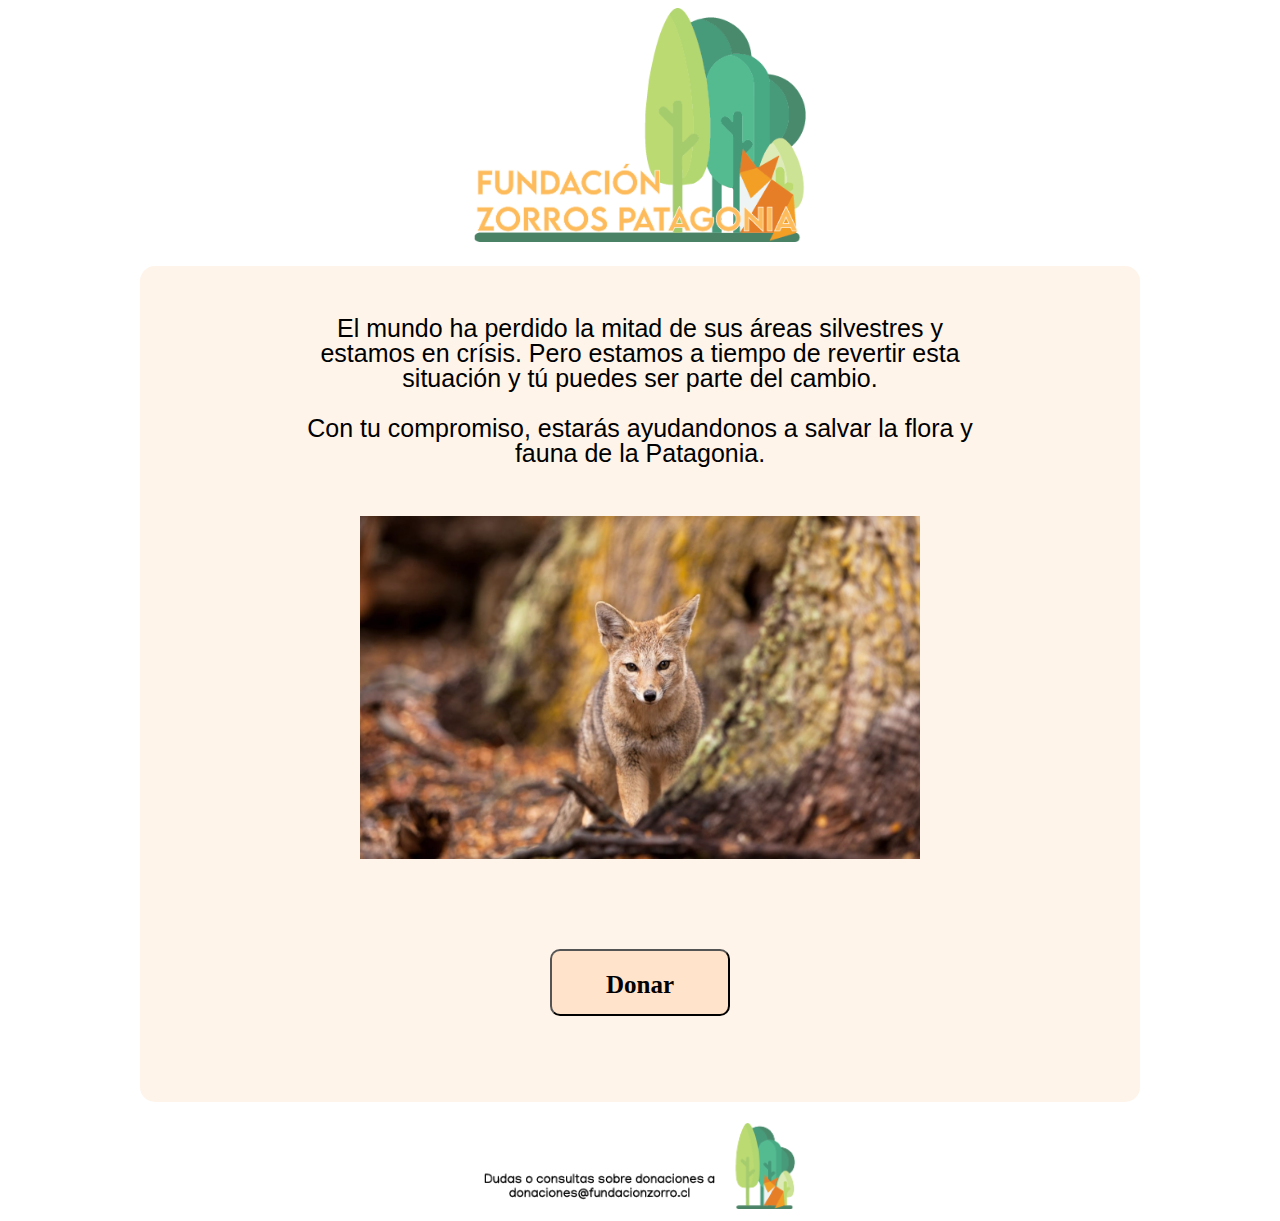
==== src/index.html @ f26d71af "primer avance" ====
<!DOCTYPE html>
<html>
  <head>
    <meta charset="utf-8"> 
    <title>Tarjeta de crédito válida</title>
    <link rel="stylesheet" href="style.css" />
  </head>
  <body>
    <div class="card">
    <header>
        <img src="images/logo.png" class="logoA">
    </header>
    <main>
    <!--Caja principal--->
      <div class="container">  
        <!--caja inicio--->
        <section id="start"> 
          <div class="texto">
            El mundo ha perdido la mitad de sus áreas silvestres y estamos en crísis.
            Pero estamos a tiempo de revertir esta situación y tú puedes ser parte del cambio.
            <br><br>
            Con tu compromiso, estarás ayudandonos a salvar la flora y fauna de la Patagonia.
           </div>
          <img class="fox" src="images/fox.jpg">
          <br>
           <button class="buttons" id="btnDonar">Donar</button></a>
       </section>

       <!--caja donacion--->
      <section id="donate">
        <h1>Donación Única</h1>
      <p>Jamás entregues los datos de tu tarjeta a terceros. No aceptamos donaciones de medios no oficiales.</p>

      <div class="box" id="box">
        <label for="card_number" class="datos"><h4>Número de tarjeta</h4></label>
          <input type="texto" id="cardNumber" placeholder="" value="" maxlength="16" required>
        <label for="card_number" class="datos"><h4>Vencimiento</h4></label>
          <input type="texto" id="month" maxlength="2" placeholder="" required>
          <input type="texto" id="year" maxlength="2" placeholder="" required>
        <label for="card_number" class="datos"><h4>Código de verificación</h4></label>
        <input type="texto" id="cvc" maxlength="3" placeholder="" required>
        <a onclick="myFunction" href="tarjeta.html" target="_blank"><h5>¿Qué es esto?</h5></a>
        <br>
        <button class="buttons" id="btnFinal">Finalizar</button></a>
      </div>
            <h4>
              <br>Monto mínimo de donación:
              <br>
              $2.000 CLP
              <br>
              $5 USD
            </h4>
       </section>

    <!--caja final--->      
    <section id="final">
      <h1>¡Muchas Gracias!</h1>
      <h3>Tu donación nos ayudará muchísimo para seguir trabajando y ayudando animales que nos necesitan.</h3>
      <img class="fox" src="images/fox.jpg">
      <br>
      <button class="buttons" id="btnStart">Volver</button></a>
    </section>
    </main>
    <footer>
      <div class="foot"></div>
        <img class="logoB" src="images/footer.png">
      </div>
    </div>
    </footer>
    </div>
    <script src="index.js" type="module"></script>
  </body>
</html>
---- src/style.css ----
body {
    font-family: Manjari, 'Gill Sans MT', Calibri, 'Trebuchet MS', sans-serif;
    font-size: 16px;
    text-align: center;
    display: flex;
    justify-content: center;
}

h1 {
    font-size: 36px;
    line-height: 48px;
}

h3 {
    font-size: 34px;
    line-height: 34px;
    color: #FF9D56;
    font-family: Manjari;
    text-align: center;
}

.content {
    position: relative;
    width: 80% auto;
    height: 810px;
    transition: 0.3s;
    background-image: FFFCF9;
    display: flex;
    align-content: center;
}

.container{
    display: flex;
    align-content: center;
    flex-direction: column;
    background-color: #FFF4EA;
    border-radius: 15px;
    margin: 20px;
    width: 1000px;
}

.disclaimer {
    font-size: 20px;
    font-style: normal;
    font-weight: normal;
    display: flex;
    align-content: center;
    justify-content: center;
    padding: 100px;
}


.logoA {
    width: 32%;

}

.logoB {
    left: 25%;
    bottom: 30%;
    width: 30%;
   
}

.buttons {
    background: #FFE3CA;
    border-radius: 10px;
    font-family: Manjari;
    font-style: normal;
    font-weight: bold;
    font-size: 25px;
    text-align: center;
    align-self: center;
    color: black;
    width: 180px;
    text-align: center;
    padding: 20px 20px 15px;
    transition-duration: 0.4s;
    margin: 36px;
}

.foot {
    position: absolute;
    left: 0%;
    bottom: 0%;
    font-family: Manjari;
    font-style: normal;
    font-weight: normal;
    font-size: 14px;
    display: flex;
    color: #000000;
    
}


.fox {
    width: 80%;   
    padding: 50px;
}   

h5 {
    color: #af7876;
    font-size: 15px;
    margin-right: 150px;
    margin-top: 2px;
    margin-bottom: 2px;
    text-decoration: no;
}
    
h5:hover{
    color: #af7876;
    opacity: 0.6;
    font-size: 80%;
    text-decoration: none;
}   

input{
    font-size: 25px;
    border-radius: 10px;
}

#start{
    font-size: 25px;
    margin: 5% 15% 5% 15%;
    line-height: 1;
    display: block ;
}

#donate{
    font-size: 25px;
    margin: 5% 15% 5% 15%;
    line-height: 1;
    display: none;
}



#final{
    margin: 5% 15% 5% 15%;
    display: none;
}
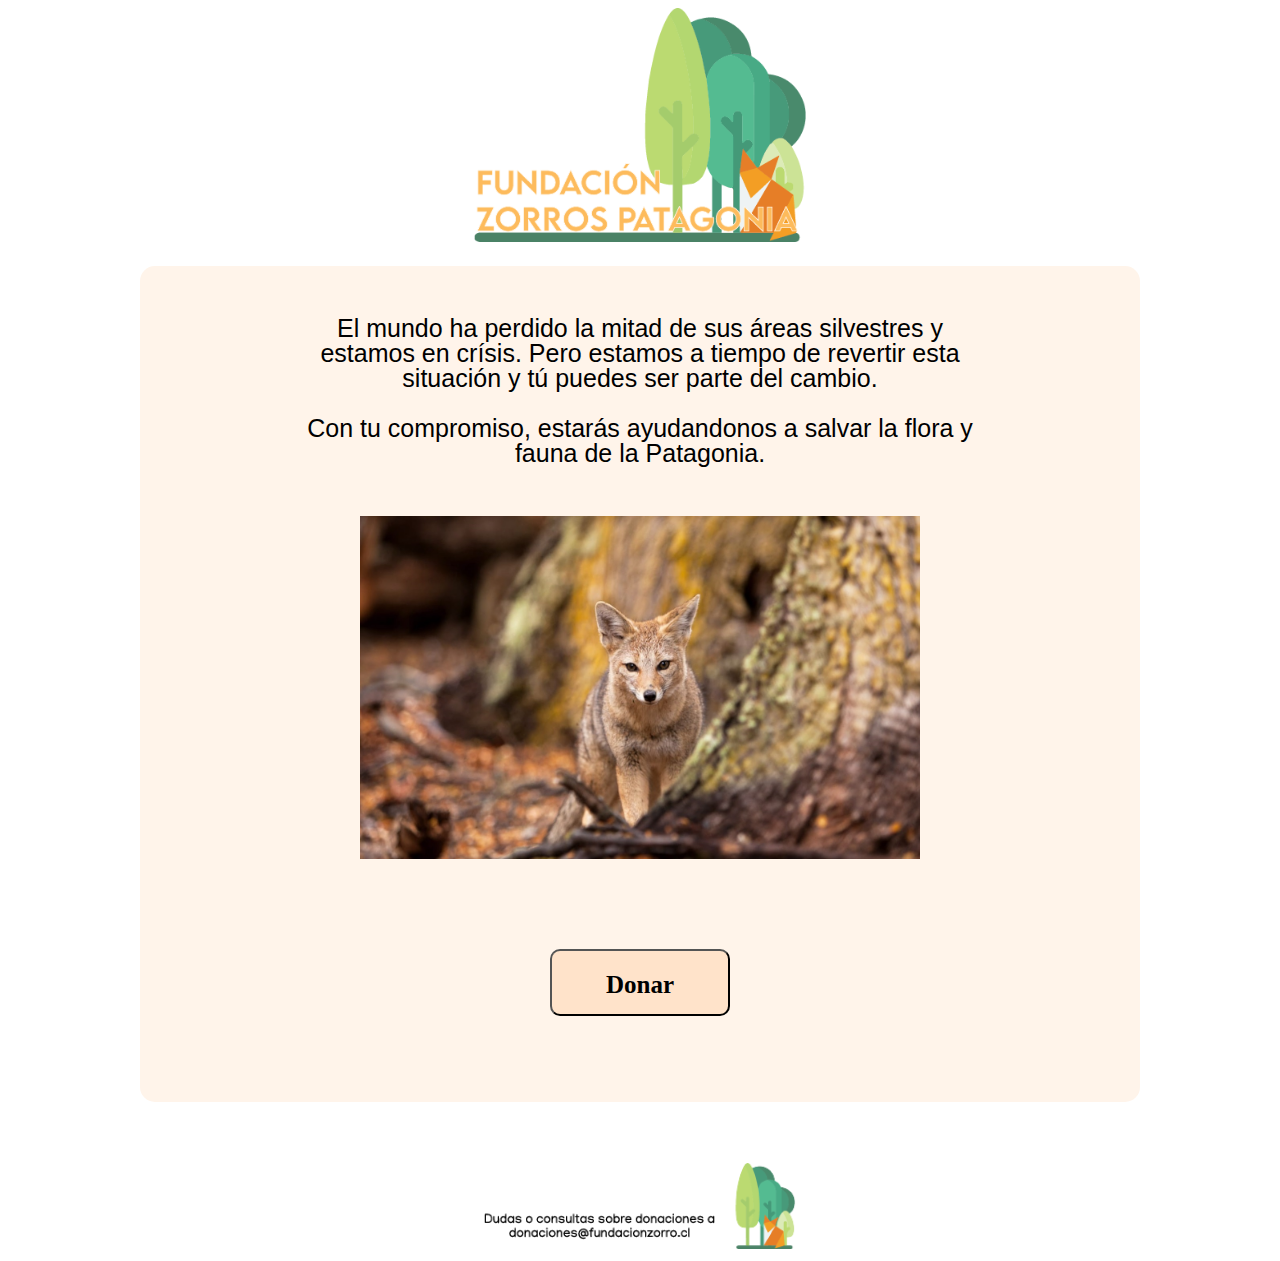
==== commit 583be4b0: "Projecto listo" ====
--- a/src/index.html
+++ b/src/index.html
@@ -6,14 +6,14 @@
     <link rel="stylesheet" href="style.css" />
   </head>
   <body>
-    <div class="card">
+<div class="card">
     <header>
         <img src="images/logo.png" class="logoA">
     </header>
     <main>
+      <div class="container"> 
     <!--Caja principal--->
-      <div class="container">  
-        <!--caja inicio--->
+         <!--caja inicio--->
         <section id="start"> 
           <div class="texto">
             El mundo ha perdido la mitad de sus áreas silvestres y estamos en crísis.
@@ -23,26 +23,29 @@
            </div>
           <img class="fox" src="images/fox.jpg">
           <br>
-           <button class="buttons" id="btnDonar">Donar</button></a>
+           <button class="buttons" id="btnDonar">Donar</button>
        </section>
+     </div>
 
+     <div class="container"> 
        <!--caja donacion--->
       <section id="donate">
         <h1>Donación Única</h1>
-      <p>Jamás entregues los datos de tu tarjeta a terceros. No aceptamos donaciones de medios no oficiales.</p>
-
-      <div class="box" id="box">
-        <label for="card_number" class="datos"><h4>Número de tarjeta</h4></label>
-          <input type="texto" id="cardNumber" placeholder="" value="" maxlength="16" required>
-        <label for="card_number" class="datos"><h4>Vencimiento</h4></label>
-          <input type="texto" id="month" maxlength="2" placeholder="" required>
-          <input type="texto" id="year" maxlength="2" placeholder="" required>
-        <label for="card_number" class="datos"><h4>Código de verificación</h4></label>
-        <input type="texto" id="cvc" maxlength="3" placeholder="" required>
-        <a onclick="myFunction" href="tarjeta.html" target="_blank"><h5>¿Qué es esto?</h5></a>
-        <br>
-        <button class="buttons" id="btnFinal">Finalizar</button></a>
-      </div>
+          <p>Jamás entregues los datos de tu tarjeta a terceros. No aceptamos donaciones de medios no oficiales.</p>
+              <div class="box" id="box">
+               <label for="card_number" class="datos"><h4>Número de tarjeta</h4></label>
+               <input type="texto" id="cardNumber" placeholder="" value="" minlength="16" maxlength="16" required>
+               <label for="card_number" class="datos"><h4>Vencimiento</h4></label>
+               <input type="texto" id="month" maxlength="2" placeholder="" required>
+               <input type="texto" id="year" maxlength="2" placeholder="" required>
+              <label for="card_number" class="datos"><h4>Código de verificación</h4></label>
+               <input type="texto" id="cvc" maxlength="3" placeholder="" required>
+                <a onclick="myFunction" href="tarjeta.html" target="_blank"><h5>¿Qué es esto?</h5></a>
+                <br>
+                <button class="buttons" id="btnVerify">Finalizar</button>
+              </div>
+      
+            
             <h4>
               <br>Monto mínimo de donación:
               <br>
@@ -51,24 +54,23 @@
               $5 USD
             </h4>
        </section>
-
+      </div>
+      <div class="container"> 
     <!--caja final--->      
     <section id="final">
       <h1>¡Muchas Gracias!</h1>
       <h3>Tu donación nos ayudará muchísimo para seguir trabajando y ayudando animales que nos necesitan.</h3>
       <img class="fox" src="images/fox.jpg">
       <br>
-      <button class="buttons" id="btnStart">Volver</button></a>
+      <button class="buttons" id="btnStart">Volver</button>
     </section>
+      </div>
     </main>
     <footer>
-      <div class="foot"></div>
-        <img class="logoB" src="images/footer.png">
-      </div>
-    </div>
+      <img class="logoB" src="images/footer.png">
     </footer>
-    </div>
     <script src="index.js" type="module"></script>
+</div>
+
   </body>
-</html>
-
+</html>--- a/src/style.css
+++ b/src/style.css
@@ -79,20 +79,6 @@
     margin: 36px;
 }
 
-.foot {
-    position: absolute;
-    left: 0%;
-    bottom: 0%;
-    font-family: Manjari;
-    font-style: normal;
-    font-weight: normal;
-    font-size: 14px;
-    display: flex;
-    color: #000000;
-    
-}
-
-
 .fox {
     width: 80%;   
     padding: 50px;
@@ -117,6 +103,8 @@
 input{
     font-size: 25px;
     border-radius: 10px;
+    background-color: #FFBB89;
+    border: none;
 }
 
 #start{
@@ -133,8 +121,6 @@
     display: none;
 }
 
-
-
 #final{
     margin: 5% 15% 5% 15%;
     display: none;
